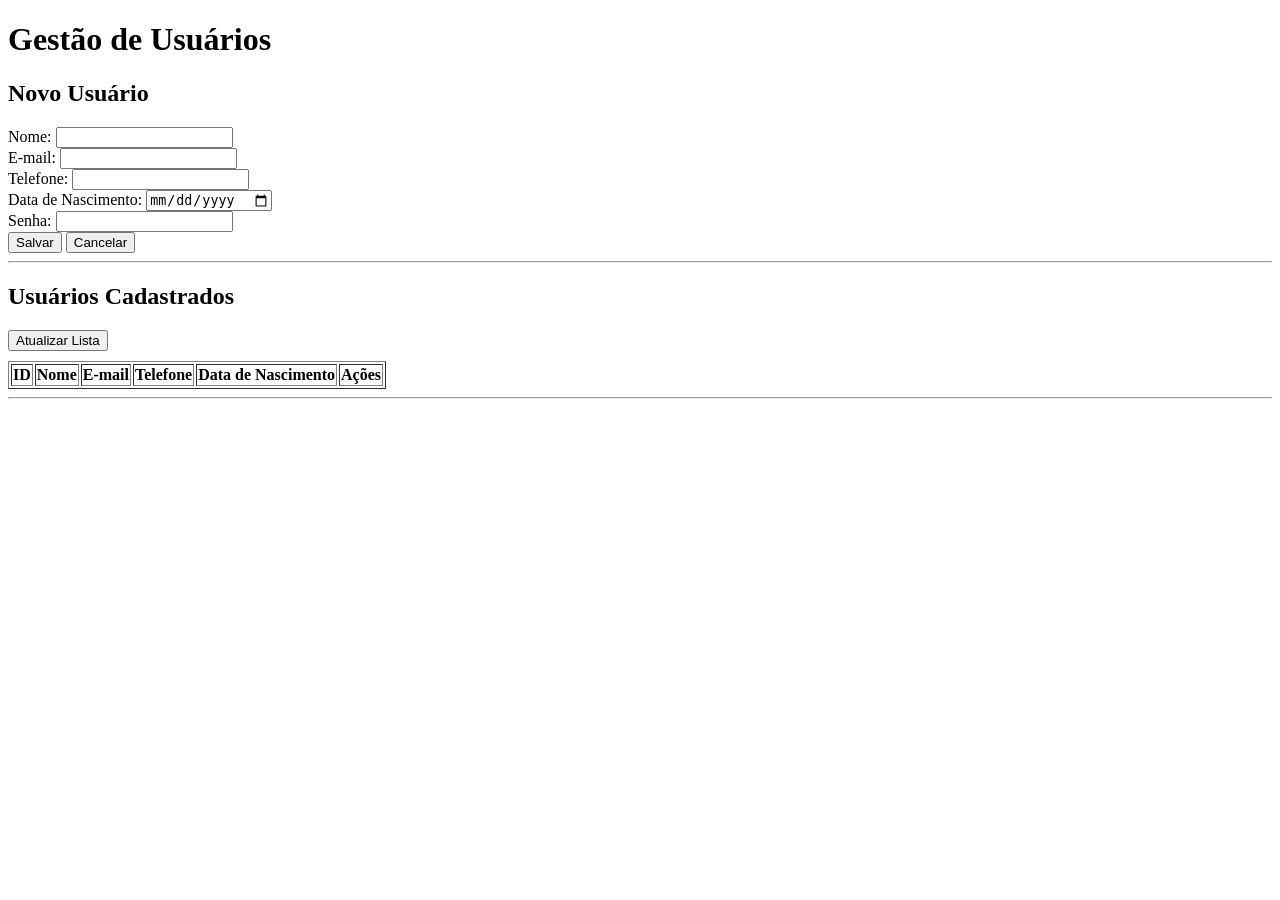
==== index.html @ a0d1b013 "Adicionar campo de data de nascimento e seção de tarefas no gerenciamento de usuários" ====
<!DOCTYPE html>
<html lang="pt-br">
<head>
    <meta charset="UTF-8">
    <title>Integração API - Usuários</title>
</head>
<body>

    <h1>Gestão de Usuários</h1>

    <!-- Seção de Cadastro (POST) -->
    <section>
        <h2>Novo Usuário</h2>
        <form id="form-usuario">
            <input type="hidden" id="usuario-id">
            <div>
                <label for="nome">Nome:</label>
                <input type="text" id="nome" required>
            </div>
            <div>
                <label for="email">E-mail:</label>
                <input type="email" id="email" required>
            </div>
            <div>
                <label for="telefone">Telefone:</label>
                <input type="tel" id="telefone" required>
            </div>
            <div>
                <label for="dataNascimento">Data de Nascimento:</label>
                <input type="date" id="dataNascimento" required>
            </div>
            <div>
                <label for="senha">Senha:</label>
                <input type="password" id="senha" required>
            </div>
            <button type="submit" id="btn-salvar">Salvar</button>
            <button type="reset" id="btn-cancelar">Cancelar</button>
        </form>
    </section>

    <hr>

    <!-- Seção de Listagem (GET) -->
    <section>
        <h2>Usuários Cadastrados</h2>
        <button id="btn-carregar">Atualizar Lista</button>
        
        <table border="1" style="margin-top: 10px;">
            <thead>
                <tr>
                    <th>ID</th>
                    <th>Nome</th>
                    <th>E-mail</th>
                    <th>Telefone</th>
                    <th>Data de Nascimento</th>
                    <th>Ações</th>
                </tr>
            </thead>
            <tbody id="lista-usuarios">
                <!-- Os dados da API serão injetados aqui via JS -->
            </tbody>
        </table>
    </section>

    <hr>

    <!-- Seção de Tarefas do Usuário -->
    <section id="secao-tarefas" style="display: none;">
        <h2>Tarefas do Usuário: <span id="nome-usuario-tarefas"></span></h2>
        <button id="btn-voltar">Voltar à Lista</button>
        <ul id="lista-tarefas" style="margin-top: 10px;">
            <!-- As tarefas serão injetadas aqui via JS -->
        </ul>
    </section>

    <script src="js/usuarios.js"></script>
</body>
</html>
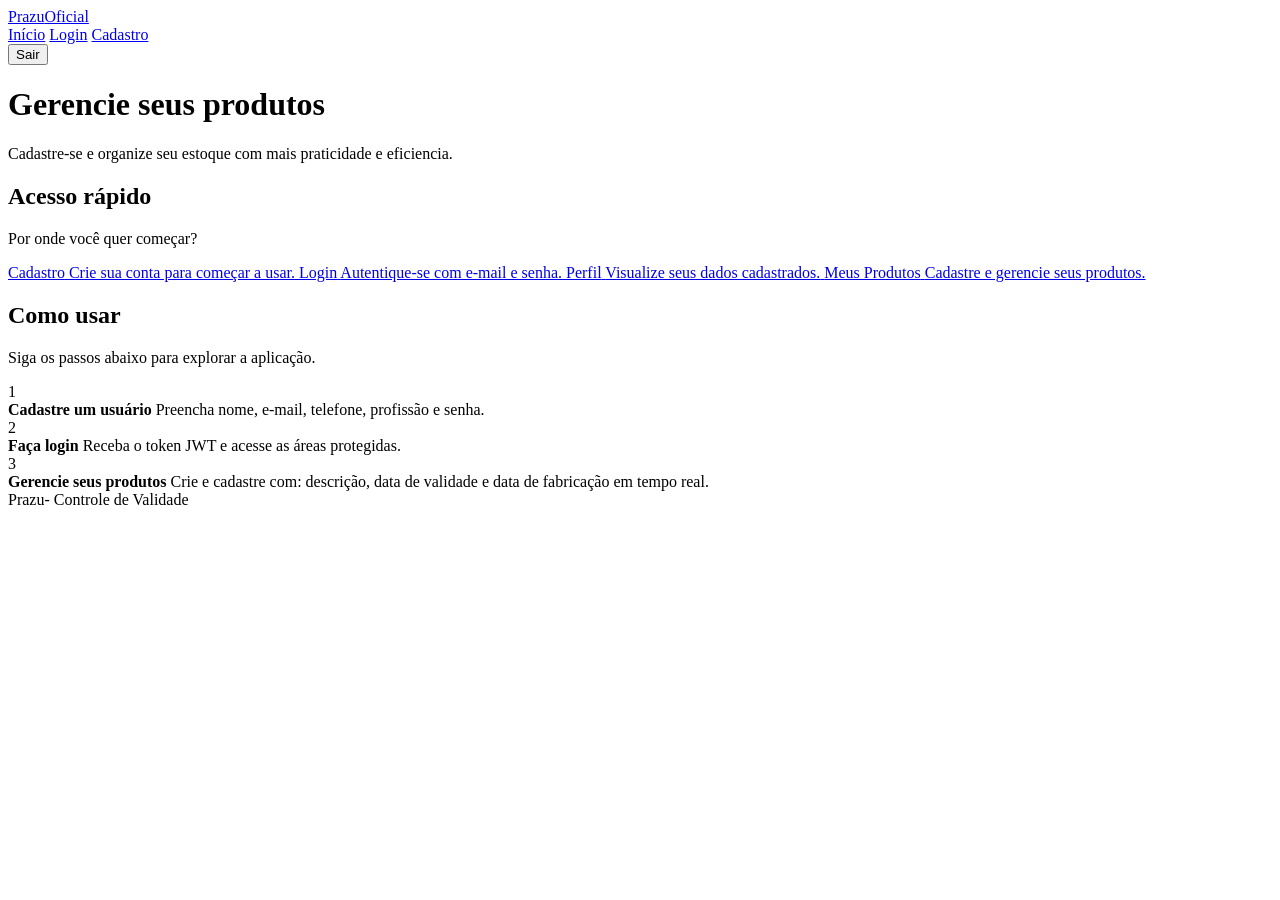
==== commit 05afa2c1: "att das pág" ====
--- a/index.html
+++ b/index.html
@@ -1,78 +1,108 @@
-<!DOCTYPE html>
-<html lang="pt-br">
-<head>
-    <meta charset="UTF-8">
-    <title>Integração API - Usuários</title>
-</head>
-<body>
-
-    <h1>Gestão de Usuários</h1>
-
-    <!-- Seção de Cadastro (POST) -->
-    <section>
-        <h2>Novo Usuário</h2>
-        <form id="form-usuario">
-            <input type="hidden" id="usuario-id">
-            <div>
-                <label for="nome">Nome:</label>
-                <input type="text" id="nome" required>
-            </div>
-            <div>
-                <label for="email">E-mail:</label>
-                <input type="email" id="email" required>
-            </div>
-            <div>
-                <label for="telefone">Telefone:</label>
-                <input type="tel" id="telefone" required>
-            </div>
-            <div>
-                <label for="dataNascimento">Data de Nascimento:</label>
-                <input type="date" id="dataNascimento" required>
-            </div>
-            <div>
-                <label for="senha">Senha:</label>
-                <input type="password" id="senha" required>
-            </div>
-            <button type="submit" id="btn-salvar">Salvar</button>
-            <button type="reset" id="btn-cancelar">Cancelar</button>
-        </form>
-    </section>
-
-    <hr>
-
-    <!-- Seção de Listagem (GET) -->
-    <section>
-        <h2>Usuários Cadastrados</h2>
-        <button id="btn-carregar">Atualizar Lista</button>
-        
-        <table border="1" style="margin-top: 10px;">
-            <thead>
-                <tr>
-                    <th>ID</th>
-                    <th>Nome</th>
-                    <th>E-mail</th>
-                    <th>Telefone</th>
-                    <th>Data de Nascimento</th>
-                    <th>Ações</th>
-                </tr>
-            </thead>
-            <tbody id="lista-usuarios">
-                <!-- Os dados da API serão injetados aqui via JS -->
-            </tbody>
-        </table>
-    </section>
-
-    <hr>
-
-    <!-- Seção de Tarefas do Usuário -->
-    <section id="secao-tarefas" style="display: none;">
-        <h2>Tarefas do Usuário: <span id="nome-usuario-tarefas"></span></h2>
-        <button id="btn-voltar">Voltar à Lista</button>
-        <ul id="lista-tarefas" style="margin-top: 10px;">
-            <!-- As tarefas serão injetadas aqui via JS -->
-        </ul>
-    </section>
-
-    <script src="js/usuarios.js"></script>
-</body>
-</html>+<!DOCTYPE html>
+<html lang="pt-br">
+<head>
+    <meta charset="UTF-8">
+    <meta name="viewport" content="width=device-width, initial-scale=1.0">
+    <title>Prazu</title>
+
+    <!-- ── ESTILOS ── -->
+    <link rel="preconnect" href="https://fonts.googleapis.com">
+    <link rel="preconnect" href="https://fonts.gstatic.com" crossorigin>
+    <link href="https://fonts.googleapis.com/css2?family=Inter:wght@400;500;600;700;800&display=swap" rel="stylesheet">
+    <link rel="stylesheet" href="css/style.css">
+</head>
+<body>
+
+    <!-- ── NAVBAR ── -->
+    <nav class="topbar">
+        <div class="topbar-inner">
+            <a class="topbar-brand" href="index.html">
+                <span class="brand-name">Prazu<span>Oficial</span></span>
+            </a>
+            <div class="topbar-nav">
+                <a class="nav-link active" href="index.html">Início</a>
+                <a class="nav-link " href="login.html">Login</a>
+                <a class="nav-link" href="cadastro.html">Cadastro</a>
+            </div>
+            <div class="topbar-actions">
+                <button id="topbar-logout" class="secondary small is-hidden" type="button">Sair</button>
+            </div>
+        </div>
+    </nav>
+
+    <!-- ── HERO ── -->
+    <div class="page-hero">
+        <h1>Gerencie seus produtos</h1>
+        <p>Cadastre-se e organize seu estoque com mais praticidade e eficiencia.</p>
+    </div>
+
+    <!-- ── CONTEÚDO ── -->
+    <div class="container">
+
+        <section class="card">
+            <div class="card-header">
+                <div>
+                    <h2>Acesso rápido</h2>
+                    <p>Por onde você quer começar?</p>
+                </div>
+            </div>
+            <div class="quick-links">
+                <a class="quick-link-item" href="cadastro.html">
+                    <span class="ql-title">Cadastro</span>
+                    <span class="ql-desc">Crie sua conta para começar a usar.</span>
+                </a>
+                <a class="quick-link-item" href="login.html">
+                    <span class="ql-title">Login</span>
+                    <span class="ql-desc">Autentique-se com e-mail e senha.</span>
+                </a>
+                <a class="quick-link-item" href="perfil.html">
+                    <span class="ql-title">Perfil</span>
+                    <span class="ql-desc">Visualize seus dados cadastrados.</span>
+                </a>
+                <a class="quick-link-item" href="produtos.html">
+                    <span class="ql-title">Meus Produtos</span>
+                    <span class="ql-desc">Cadastre e gerencie seus produtos.</span>
+                </a>
+            </div>
+        </section>
+
+        <section class="card">
+            <div class="card-header">
+                <div>
+                    <h2>Como usar</h2>
+                    <p>Siga os passos abaixo para explorar a aplicação.</p>
+                </div>
+            </div>
+            <div class="steps">
+                <div class="step">
+                    <div class="step-number">1</div>
+                    <div class="step-content">
+                        <strong>Cadastre um usuário</strong>
+                        <span>Preencha nome, e-mail, telefone, profissão e senha.</span>
+                    </div>
+                </div>
+                <div class="step">
+                    <div class="step-number">2</div>
+                    <div class="step-content">
+                        <strong>Faça login</strong>
+                        <span>Receba o token JWT e acesse as áreas protegidas.</span>
+                    </div>
+                </div>
+                <div class="step">
+                    <div class="step-number">3</div>
+                    <div class="step-content">
+                        <strong>Gerencie seus produtos</strong>
+                        <span>Crie e cadastre com: descrição, data de validade e data de fabricação em tempo real.</span>
+                    </div>
+                </div>
+            </div>
+        </section>
+
+    </div>
+
+    <footer>Prazu- Controle de Validade</footer>
+
+    <!-- ── SCRIPTS ── -->
+    <script src="js/api.js"></script>
+</body>
+</html>
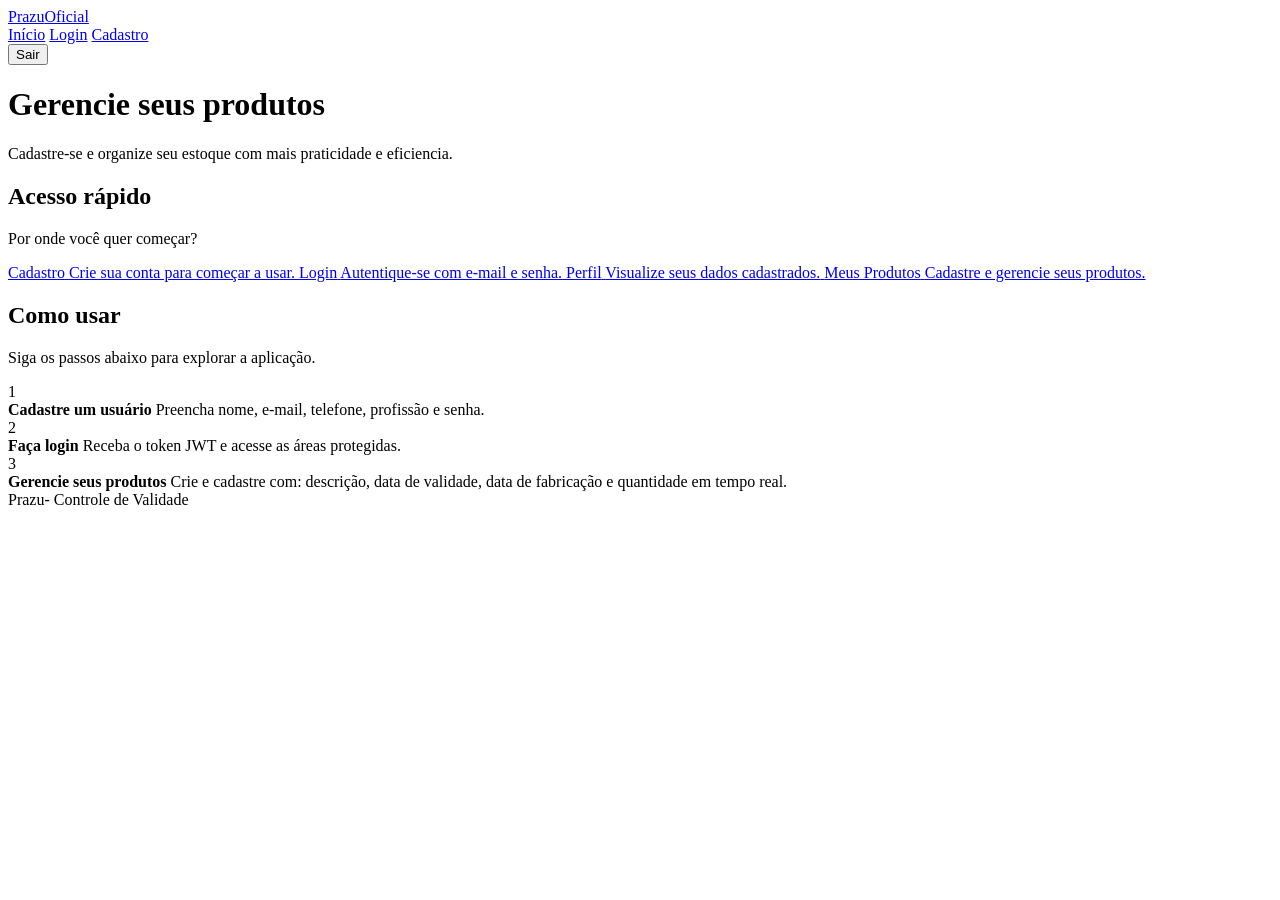
==== commit ac02385f: "att index+perfil" ====
--- a/index.html
+++ b/index.html
@@ -92,7 +92,7 @@
                     <div class="step-number">3</div>
                     <div class="step-content">
                         <strong>Gerencie seus produtos</strong>
-                        <span>Crie e cadastre com: descrição, data de validade e data de fabricação em tempo real.</span>
+                        <span>Crie e cadastre com: descrição, data de validade, data de fabricação e quantidade em tempo real.</span>
                     </div>
                 </div>
             </div>
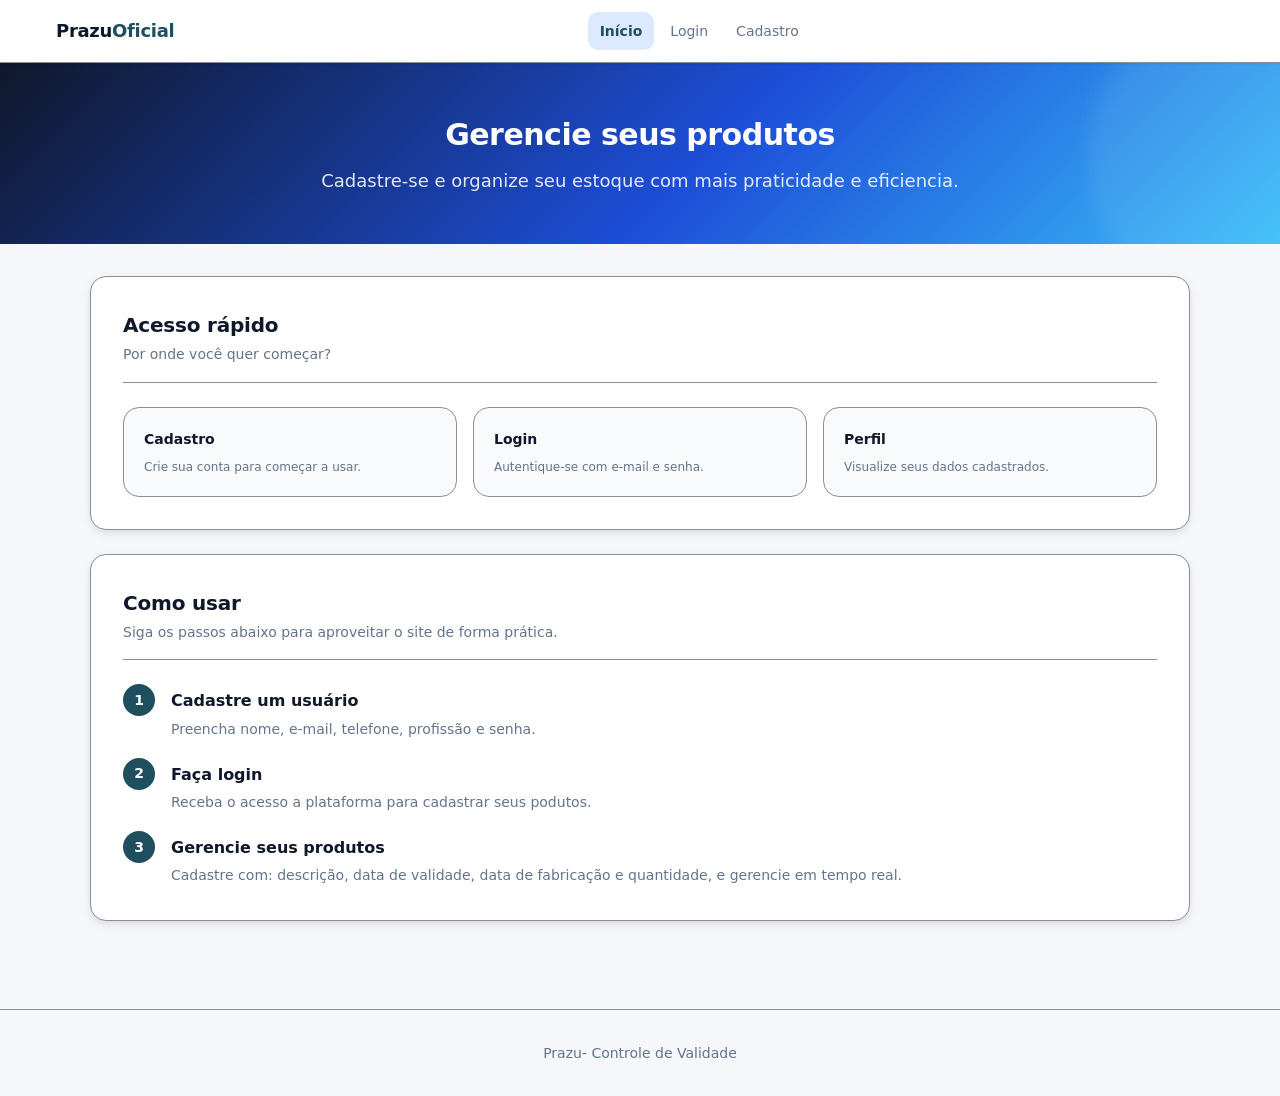
==== commit d4f7cc3e: "att html e css" ====
--- a/index.html
+++ b/index.html
@@ -59,10 +59,6 @@
                     <span class="ql-title">Perfil</span>
                     <span class="ql-desc">Visualize seus dados cadastrados.</span>
                 </a>
-                <a class="quick-link-item" href="produtos.html">
-                    <span class="ql-title">Meus Produtos</span>
-                    <span class="ql-desc">Cadastre e gerencie seus produtos.</span>
-                </a>
             </div>
         </section>
 
@@ -70,7 +66,7 @@
             <div class="card-header">
                 <div>
                     <h2>Como usar</h2>
-                    <p>Siga os passos abaixo para explorar a aplicação.</p>
+                    <p>Siga os passos abaixo para aproveitar o site de forma prática.</p>
                 </div>
             </div>
             <div class="steps">
@@ -85,14 +81,14 @@
                     <div class="step-number">2</div>
                     <div class="step-content">
                         <strong>Faça login</strong>
-                        <span>Receba o token JWT e acesse as áreas protegidas.</span>
+                        <span>Receba o acesso a plataforma para cadastrar seus podutos.</span>
                     </div>
                 </div>
                 <div class="step">
                     <div class="step-number">3</div>
                     <div class="step-content">
                         <strong>Gerencie seus produtos</strong>
-                        <span>Crie e cadastre com: descrição, data de validade, data de fabricação e quantidade em tempo real.</span>
+                        <span>Cadastre com: descrição, data de validade, data de fabricação e quantidade, e gerencie em tempo real.</span>
                     </div>
                 </div>
             </div>
--- a/css/style.css
+++ b/css/style.css
@@ -0,0 +1,1107 @@
+/* ============================================================
+   VARIÁVEIS DE DESIGN (tokens)
+   ============================================================ */
+:root {
+    /* Cores primárias (cinza, azul, verde) */
+    --color-primary:        #1F4E5F;
+    --color-primary-dark:   #1d4ed8;
+    --color-primary-light:  #dbeafe;
+
+    /* Cores de superfície */
+    --color-bg:             #F5F7FA;
+    --color-surface:        #ffffff;
+    --color-surface-alt:    #f8fafc;
+    --color-border:         #8A8F98;
+
+    /* Cores de texto */
+    --color-text:           #0f172a;
+    --color-text-muted:     #64748b;
+
+    /* Feedback */
+    --color-success:        #34C759;
+    --color-success-bg:     #dcfce7;
+    --color-error:          #FF4D4F;
+    --color-error-bg:       #fee2e2;
+    --color-warning:        #FF9500;
+    --color-warning-bg:     #fef3c7;
+
+    /* Ações destrutivas / neutras */
+    --color-danger:         #ef4444;
+    --color-danger-dark:    #dc2626;
+    --color-neutral:        #94a3b8;
+    --color-neutral-dark:   #64748b;
+
+    /* Espaçamento base */
+    --space-1: 4px;
+    --space-2: 8px;
+    --space-3: 12px;
+    --space-4: 16px;
+    --space-5: 20px;
+    --space-6: 24px;
+    --space-8: 32px;
+    --space-10: 40px;
+    --space-12: 48px;
+
+    /* Tipografia */
+    --font-sans: 'Inter', system-ui, -apple-system, sans-serif;
+    --font-size-xs:   0.75rem;
+    --font-size-sm:   0.875rem;
+    --font-size-base: 1rem;
+    --font-size-lg:   1.125rem;
+    --font-size-xl:   1.25rem;
+    --font-size-2xl:  1.5rem;
+    --font-size-3xl:  1.875rem;
+
+    /* Sombras */
+    --shadow-sm:  0 1px 3px rgba(0,0,0,.06), 0 1px 2px rgba(0,0,0,.04);
+    --shadow-md:  0 4px 12px rgba(0,0,0,.07), 0 2px 4px rgba(0,0,0,.05);
+    --shadow-lg:  0 10px 30px rgba(0,0,0,.10), 0 4px 10px rgba(0,0,0,.06);
+
+    /* Bordas */
+    --radius-sm:  6px;
+    --radius-md:  10px;
+    --radius-lg:  16px;
+    --radius-xl:  24px;
+    --radius-full: 9999px;
+
+    /* Transições */
+    --transition: 0.18s ease;
+}
+
+/* ============================================================
+   RESET & BASE
+   ============================================================ */
+*, *::before, *::after {
+    box-sizing: border-box;
+    margin: 0;
+    padding: 0;
+}
+
+html { scroll-behavior: smooth; }
+
+body {
+    font-family: var(--font-sans);
+    font-size: var(--font-size-base);
+    background: var(--color-bg);
+    color: var(--color-text);
+    min-height: 100vh;
+    line-height: 1.6;
+    -webkit-font-smoothing: antialiased;
+}
+
+/* ============================================================
+   TOPBAR / NAVBAR
+   ============================================================ */
+.topbar {
+    background: var(--color-surface);
+    border-bottom: 1px solid var(--color-border);
+    box-shadow: var(--shadow-sm);
+    position: sticky;
+    top: 0;
+    z-index: 100;
+}
+
+.topbar-inner {
+    width: min(1200px, 96%);
+    margin: 0 auto;
+    display: flex;
+    align-items: center;
+    justify-content: space-between;
+    padding: var(--space-3) var(--space-4);
+    gap: var(--space-4);
+}
+
+.topbar-brand {
+    display: flex;
+    align-items: center;
+    gap: var(--space-2);
+    text-decoration: none;
+    color: var(--color-text);
+}
+
+.topbar-brand .brand-icon {
+    width: 36px;
+    height: 36px;
+    background: var(--color-primary);
+    border-radius: var(--radius-md);
+    display: flex;
+    align-items: center;
+    justify-content: center;
+    color: rgb(96, 149, 172);
+    font-size: 18px;
+    flex-shrink: 0;
+}
+
+.topbar-brand .brand-name {
+    font-size: var(--font-size-lg);
+    font-weight: 700;
+    color: var(--color-text);
+    letter-spacing: -0.3px;
+}
+
+.topbar-brand .brand-name span {
+    color: var(--color-primary);
+}
+
+.brand-icon img {
+    width: 20px;
+    height: 20px;
+    object-fit: contain;
+}
+
+.topbar-nav {
+    display: flex;
+    align-items: center;
+    gap: var(--space-1);
+    flex-wrap: wrap;
+}
+
+.topbar-actions {
+    display: flex;
+    align-items: center;
+    gap: var(--space-2);
+}
+
+.nav-link {
+    display: inline-flex;
+    align-items: center;
+    gap: var(--space-1);
+    padding: var(--space-2) var(--space-3);
+    border-radius: var(--radius-md);
+    text-decoration: none;
+    font-size: var(--font-size-sm);
+    font-weight: 500;
+    color: var(--color-text-muted);
+    transition: color var(--transition), background var(--transition);
+}
+
+.nav-link:hover {
+    color: var(--color-primary);
+    background: var(--color-primary-light);
+}
+
+.nav-link.active {
+    color: var(--color-primary);
+    background: var(--color-primary-light);
+    font-weight: 600;
+}
+
+/* ============================================================
+   PAGE HERO (substitui o <header> antigo)
+   ============================================================ */
+.page-hero {
+    background: linear-gradient(135deg, var(--color-primary) 0%, #1F4E5F 100%);
+    color: white;
+    padding: var(--space-12) var(--space-4);
+    text-align: center;
+}
+
+.page-hero h1 {
+    font-size: var(--font-size-3xl);
+    font-weight: 800;
+    letter-spacing: -0.5px;
+    margin-bottom: var(--space-2);
+}
+
+.page-hero p {
+    font-size: var(--font-size-lg);
+    opacity: 0.88;
+}
+
+/* ============================================================
+   LAYOUT
+   ============================================================ */
+.container {
+    width: min(1100px, 96%);
+    margin: 0 auto;
+    padding: var(--space-8) 0 var(--space-12);
+}
+
+/* página centrada (login / cadastro) */
+.container.center {
+    max-width: 480px;
+}
+
+/* ============================================================
+   CARD
+   ============================================================ */
+.card {
+    background: var(--color-surface);
+    border: 1px solid var(--color-border);
+    border-radius: var(--radius-lg);
+    padding: var(--space-8);
+    margin-bottom: var(--space-6);
+    box-shadow: var(--shadow-md);
+}
+
+.card-header {
+    display: flex;
+    align-items: center;
+    gap: var(--space-3);
+    margin-bottom: var(--space-6);
+    padding-bottom: var(--space-4);
+    border-bottom: 1px solid var(--color-border);
+}
+
+.card-header .card-icon {
+    width: 40px;
+    height: 40px;
+    background: var(--color-primary-light);
+    border-radius: var(--radius-md);
+    display: flex;
+    align-items: center;
+    justify-content: center;
+    font-size: 20px;
+    flex-shrink: 0;
+}
+
+.card-icon img {
+    width: 20px;
+    height: 20px;
+    object-fit: contain;
+}
+
+.card-header h2 {
+    font-size: var(--font-size-xl);
+    font-weight: 700;
+    color: var(--color-text);
+    letter-spacing: -0.2px;
+}
+
+.card-header p {
+    font-size: var(--font-size-sm);
+    color: var(--color-text-muted);
+    margin-top: 2px;
+}
+
+/* card de instrução sutil */
+.card.info-card {
+    background: var(--color-primary-light);
+    border-color: #F5F7FA;
+    box-shadow: none;
+    padding: var(--space-5) var(--space-6);
+}
+
+.card.info-card p {
+    color: #1F4E5F;
+    font-size: var(--font-size-sm);
+    line-height: 1.6;
+}
+
+/* ============================================================
+   FORMULÁRIOS
+   ============================================================ */
+.form-field {
+    margin-bottom: var(--space-5);
+}
+
+.form-field label {
+    display: block;
+    margin-bottom: var(--space-2);
+    font-size: var(--font-size-sm);
+    font-weight: 600;
+    color: var(--color-text);
+}
+
+.form-field input {
+    width: 100%;
+    padding: 10px var(--space-4);
+    border: 1.5px solid var(--color-border);
+    border-radius: var(--radius-md);
+    background: var(--color-surface-alt);
+    font-size: var(--font-size-base);
+    color: var(--color-text);
+    transition: border-color var(--transition), box-shadow var(--transition);
+    outline: none;
+}
+
+.form-field input:focus {
+    border-color: var(--color-primary);
+    box-shadow: 0 0 0 3px #F5F7FA(99, 102, 241, 0.15);
+    background: white;
+}
+
+.form-field input::placeholder {
+    color: var(--color-neutral);
+}
+
+/* ============================================================
+   CLASSES SIMPLES DE APOIO (LEGIBILIDADE)
+   ============================================================ */
+.app-page {
+    padding-top: var(--space-8);
+    padding-bottom: var(--space-12);
+}
+
+.app-card {
+    margin-bottom: var(--space-6);
+    box-shadow: var(--shadow-md);
+}
+
+.app-profile-head {
+    display: flex;
+    flex-direction: column;
+    align-items: center;
+    gap: var(--space-6);
+}
+
+.app-overline {
+    text-transform: uppercase;
+    color: var(--color-primary);
+    font-size: var(--font-size-xs);
+    font-weight: 700;
+    margin-bottom: var(--space-2);
+}
+
+.app-title {
+    font-size: var(--font-size-2xl);
+    margin-bottom: var(--space-2);
+}
+
+.app-subtitle {
+    font-size: var(--font-size-xl);
+    margin-bottom: 2px;
+}
+
+.app-muted {
+    color: var(--color-text-muted);
+    margin-bottom: 0;
+}
+
+.app-actions {
+    display: flex;
+    flex-wrap: wrap;
+    gap: var(--space-2);
+    margin-top: var(--space-4);
+}
+
+.app-header {
+    padding-bottom: var(--space-3);
+    margin-bottom: var(--space-2);
+}
+
+/* ============================================================
+   BOTÕES
+   ============================================================ */
+button,
+button[type="submit"],
+a.button {
+    display: inline-flex;
+    align-items: center;
+    justify-content: center;
+    gap: var(--space-2);
+    padding: 10px var(--space-5);
+    border: none;
+    border-radius: var(--radius-md);
+    font-family: var(--font-sans);
+    font-size: var(--font-size-sm);
+    font-weight: 600;
+    cursor: pointer;
+    text-decoration: none;
+    transition: background var(--transition), transform var(--transition), box-shadow var(--transition);
+    line-height: 1;
+    white-space: nowrap;
+
+    /* padrão: primário */
+    background: var(--color-primary);
+    color: white;
+}
+
+button:hover,
+button[type="submit"]:hover,
+a.button:hover {
+    background: var(--color-primary-dark);
+    box-shadow: 0 4px 12px rg#F5F7FAba(99,102,241,0.3);
+    transform: translateY(-1px);
+}
+
+button:active,
+button[type="submit"]:active,
+a.button:active {
+    transform: translateY(0);
+}
+
+button.full-width {
+    width: 100%;
+    padding: 12px var(--space-5);
+    font-size: var(--font-size-base);
+}
+
+button.secondary,
+a.button.secondary {
+    background: transparent;
+    color: var(--color-text-muted);
+    border: 1.5px solid var(--color-border);
+    box-shadow: none;
+}
+
+button.secondary:hover,
+a.button.secondary:hover {
+    background: var(--color-surface-alt);
+    color: var(--color-text);
+    border-color: var(--color-neutral);
+    box-shadow: none;
+}
+
+button.danger {
+    background: var(--color-danger);
+    color: white;
+}
+
+button.danger:hover {
+    background: var(--color-danger-dark);
+    box-shadow: 0 4px 12px rg#c63639ba(239,68,68,0.3);
+}
+
+button.small {
+    padding: 6px 10px;
+    font-size: var(--font-size-xs);
+    border-radius: var(--radius-sm);
+}
+
+/* ============================================================
+   HERO DA PÁGINA INICIAL — grid de acesso rápido
+   ============================================================ */
+.quick-links {
+    display: grid;
+    grid-template-columns: repeat(auto-fit, minmax(200px, 1fr));
+    gap: var(--space-4);
+    margin-top: var(--space-2);
+}
+
+.quick-link-item {
+    display: flex;
+    flex-direction: column;
+    align-items: flex-start;
+    gap: var(--space-2);
+    padding: var(--space-5);
+    border-radius: var(--radius-lg);
+    background: var(--color-surface-alt);
+    border: 1.5px solid var(--color-border);
+    text-decoration: none;
+    color: var(--color-text);
+    transition: border-color var(--transition), box-shadow var(--transition), transform var(--transition);
+}
+
+.quick-link-item:hover {
+    border-color: var(--color-primary);
+    box-shadow: var(--shadow-md);
+    transform: translateY(-2px);
+}
+
+.quick-link-item .ql-icon {
+    display: inline-flex;
+    align-items: center;
+    justify-content: center;
+}
+
+.quick-link-item .ql-icon img {
+    width: 24px;
+    height: 24px;
+    object-fit: contain;
+}
+
+.quick-link-item .ql-title {
+    font-size: var(--font-size-sm);
+    font-weight: 700;
+}
+
+.quick-link-item .ql-desc {
+    font-size: var(--font-size-xs);
+    color: var(--color-text-muted);
+    line-height: 1.5;
+}
+
+/* passos de uso */
+.steps {
+    display: flex;
+    flex-direction: column;
+    gap: var(--space-4);
+}
+
+.step {
+    display: flex;
+    align-items: flex-start;
+    gap: var(--space-4);
+}
+
+.step-number {
+    width: 32px;
+    height: 32px;
+    background: var(--color-primary);
+    color: white;
+    border-radius: var(--radius-full);
+    display: flex;
+    align-items: center;
+    justify-content: center;
+    font-weight: 700;
+    font-size: var(--font-size-sm);
+    flex-shrink: 0;
+}
+
+.step-content {
+    padding-top: 4px;
+}
+
+.step-content strong {
+    display: block;
+    font-weight: 600;
+    margin-bottom: 2px;
+}
+
+.step-content span {
+    font-size: var(--font-size-sm);
+    color: var(--color-text-muted);
+}
+
+/* ============================================================
+   PERFIL — info
+   ============================================================ */
+.perfil-grid {
+    display: grid;
+    grid-template-columns: repeat(auto-fit, minmax(200px, 1fr));
+    gap: var(--space-4);
+    margin-bottom: var(--space-5);
+}
+
+.perfil-item {
+    background: var(--color-surface-alt);
+    border: 1px solid var(--color-border);
+    border-radius: var(--radius-md);
+    padding: var(--space-4);
+}
+
+.perfil-item .pi-label {
+    font-size: var(--font-size-xs);
+    font-weight: 600;
+    color: var(--color-text-muted);
+    text-transform: uppercase;
+    letter-spacing: 0.5px;
+    margin-bottom: 4px;
+}
+
+.perfil-item .pi-value {
+    font-size: var(--font-size-base);
+    font-weight: 600;
+    color: var(--color-text);
+}
+
+/* ============================================================
+   TAREFAS — cards em grid
+   ============================================================ */
+.produtos-grid {
+    display: grid;
+    grid-template-columns: repeat(auto-fill, minmax(280px, 1fr));
+    gap: var(--space-4);
+    margin-top: var(--space-4);
+}
+
+.produto-card {
+    background: var(--color-surface);
+    border: 1.5px solid var(--color-border);
+    border-radius: var(--radius-lg);
+    padding: var(--space-5);
+    display: flex;
+    flex-direction: column;
+    gap: var(--space-3);
+    transition: border-color var(--transition), box-shadow var(--transition);
+}
+
+.tarefa-card:hover {
+    border-color: var(--color-primary);
+    box-shadow: var(--shadow-md);
+}
+
+.tarefa-card.done {
+    background: #f0fdf4;
+    border-color: #bbf7d0;
+}
+
+.tarefa-card-title {
+    font-size: var(--font-size-base);
+    font-weight: 600;
+    color: var(--color-text);
+    word-break: break-word;
+}
+
+.tarefa-card-desc {
+    font-size: var(--font-size-sm);
+    color: var(--color-text-muted);
+    margin-top: 2px;
+    word-break: break-word;
+}
+
+.tarefa-card.done .tarefa-card-title {
+    text-decoration: line-through;
+    color: var(--color-text-muted);
+}
+
+.tarefa-card-actions {
+    display: flex;
+    gap: var(--space-2);
+    margin-top: auto;
+    flex-wrap: wrap;
+}
+
+/* Badge de status nos cards */
+.badge {
+    display: inline-flex;
+    align-items: center;
+    gap: 5px;
+    padding: 3px 10px;
+    border-radius: var(--radius-full);
+    font-size: var(--font-size-xs);
+    font-weight: 700;
+}
+
+.badge.done {
+    background: #dcfce7;
+    color: #166534;
+}
+
+.badge.pending {
+    background: #fef3c7;
+    color: #92400e;
+}
+
+/* ============================================================
+   TABELA (alternativa) — mantida para compatibilidade
+   ============================================================ */
+.table-wrapper {
+    overflow-x: auto;
+    border-radius: var(--radius-md);
+    border: 1px solid var(--color-border);
+    margin-top: var(--space-4);
+}
+
+.table-actions {
+    display: flex;
+    gap: var(--space-2);
+    flex-wrap: wrap;
+}
+
+table {
+    width: 100%;
+    border-collapse: collapse;
+}
+
+table th,
+table td {
+    padding: 12px var(--space-4);
+    text-align: left;
+    font-size: var(--font-size-sm);
+    border-bottom: 1px solid var(--color-border);
+}
+
+table th {
+    background: var(--color-surface-alt);
+    font-weight: 600;
+    color: var(--color-text-muted);
+    text-transform: uppercase;
+    font-size: var(--font-size-xs);
+    letter-spacing: 0.5px;
+}
+
+table tbody tr:last-child td { border-bottom: none; }
+table tbody tr:hover { background: #fafafa; }
+
+/* Status na tabela (compatibilidade com js existente) */
+.status {
+    display: inline-flex;
+    align-items: center;
+}
+
+.status.done  { color: var(--color-success); font-weight: 600; }
+.status.pending { color: var(--color-warning); font-weight: 600; }
+
+/* ============================================================
+   ALERTAS
+   ============================================================ */
+.alert {
+    display: flex;
+    align-items: flex-start;
+    gap: var(--space-3);
+    padding: var(--space-4) var(--space-5);
+    border-radius: var(--radius-md);
+    margin: var(--space-4) 0;
+    font-size: var(--font-size-sm);
+    font-weight: 500;
+    line-height: 1.5;
+}
+
+.alert.success {
+    background: var(--color-success-bg);
+    color: var(--color-success);
+    border-left: 4px solid var(--color-success);
+}
+
+.alert.error {
+    background: var(--color-error-bg);
+    color: var(--color-error);
+    border-left: 4px solid var(--color-error);
+}
+
+/* ============================================================
+   LINKS AUXILIARES
+   ============================================================ */
+.links {
+    display: flex;
+    gap: var(--space-3);
+    flex-wrap: wrap;
+    margin-top: var(--space-5);
+    align-items: center;
+}
+
+.links a {
+    font-size: var(--font-size-sm);
+    font-weight: 500;
+    color: var(--color-primary);
+    text-decoration: none;
+    padding: 2px 0;
+    border-bottom: 1.5px solid transparent;
+    transition: border-color var(--transition);
+}
+
+.links a:hover {
+    border-color: var(--color-primary);
+}
+
+/* separador nos links */
+.links .sep {
+    color: var(--color-neutral);
+    user-select: none;
+}
+
+/* ============================================================
+   FORMULÁRIO EM LINHA (adicionar tarefa)
+   ============================================================ */
+.form-inline {
+    display: flex;
+    gap: var(--space-3);
+    align-items: flex-end;
+}
+
+.form-inline .form-field {
+    flex: 1;
+    margin-bottom: 0;
+}
+
+/* ============================================================
+   VAZIO (quando não há tarefas)
+   ============================================================ */
+.empty-state {
+    text-align: center;
+    padding: var(--space-12) var(--space-4);
+    color: var(--color-text-muted);
+}
+
+.empty-state .es-icon {
+    display: inline-flex;
+    align-items: center;
+    justify-content: center;
+    margin-bottom: var(--space-4);
+    opacity: 0.5;
+}
+
+.empty-state .es-icon img {
+    width: 48px;
+    height: 48px;
+    object-fit: contain;
+}
+
+.empty-state p {
+    font-size: var(--font-size-base);
+    font-weight: 500;
+}
+
+.view-switch {
+    display: inline-flex;
+    gap: var(--space-2);
+    margin: var(--space-2) 0 var(--space-5);
+}
+
+.view-switch-simple {
+    display: flex;
+    gap: var(--space-2);
+    margin-bottom: var(--space-4);
+    flex-wrap: wrap;
+}
+
+.view-switch-simple button {
+    border: 1px solid var(--color-border);
+    background: #fff;
+    color: var(--color-text);
+}
+
+.view-switch-simple button.active {
+    background: var(--color-primary);
+    color: #fff;
+    border-color: var(--color-primary);
+}
+
+.prazu-form-simple {
+    display: grid;
+    grid-template-columns: 1fr 220px auto;
+    gap: var(--space-3);
+    align-items: end;
+    margin-bottom: var(--space-4);
+}
+
+.prazu-form-simple select {
+    width: 100%;
+    padding: 10px var(--space-3);
+    border: 1px solid var(--color-border);
+    border-radius: var(--radius-md);
+    font-size: var(--font-size-base);
+    background: #fff;
+}
+
+.prazu-form-modal textarea,
+.prazu-form-modal select,
+.prazu-form-modal input {
+    width: 100%;
+    padding: 10px var(--space-3);
+    border: 1px solid var(--color-border);
+    border-radius: var(--radius-md);
+    font-family: var(--font-sans);
+    font-size: var(--font-size-base);
+}
+
+.status-pill {
+    display: inline-flex;
+    align-items: center;
+    padding: 4px 10px;
+    border-radius: 999px;
+    font-size: var(--font-size-xs);
+    font-weight: 700;
+}
+
+.status-pill.novo {
+    background: #e5e7eb;
+    color: #374151;
+}
+
+.status-pill.andamento {
+    background: #dbeafe;
+    color: #1d4ed8;
+}
+
+.status-pill.concluida {
+    background: #dcfce7;
+    color: #166534;
+}
+
+.kanban-board {
+    display: grid;
+    grid-template-columns: repeat(3, minmax(0, 1fr));
+    gap: var(--space-4);
+}
+
+.kanban-column h3 {
+    font-size: var(--font-size-base);
+    margin-bottom: var(--space-3);
+}
+
+.kanban-list {
+    min-height: 260px;
+    display: flex;
+    flex-direction: column;
+    gap: var(--space-3);
+}
+
+.kanban-card,
+.tarefa-card {
+    cursor: grab;
+}
+
+.kanban-card:active,
+.tarefa-card:active {
+    cursor: grabbing;
+}
+
+.view-switch button.active {
+    background: var(--color-primary);
+    color: white;
+    border-color: var(--color-primary);
+}
+
+.token-box {
+    margin-top: var(--space-2);
+    white-space: pre-wrap;
+    word-break: break-word;
+}
+
+.is-hidden {
+    display: none !important;
+}
+
+/* ============================================================
+   BOOTSTRAP OVERRIDES E NOVOS COMPONENTES
+   ============================================================ */
+.page-hero {
+    background: linear-gradient(135deg, #0f172a 0%, #1d4ed8 55%, #38bdf8 100%);
+    position: relative;
+    overflow: hidden;
+}
+
+.page-hero::after {
+    content: '';
+    position: absolute;
+    inset: auto -10% -40% auto;
+    width: 320px;
+    height: 320px;
+    border-radius: 50%;
+    background: rgba(255, 255, 255, 0.08);
+    filter: blur(10px);
+}
+
+.page-hero .container {
+    position: relative;
+    z-index: 1;
+}
+
+.profile-avatar,
+.profile-avatar-lg {
+    width: 112px;
+    height: 112px;
+    border-radius: 50%;
+    object-fit: cover;
+    border: 4px solid rgba(255, 255, 255, 0.85);
+    box-shadow: var(--shadow-md);
+    background: var(--color-surface);
+}
+
+.profile-avatar-lg {
+    width: 144px;
+    height: 144px;
+}
+
+.profile-avatar-wrap {
+    flex: 0 0 auto;
+}
+
+.prazu-card {
+    border: 1px solid rgba(15, 23, 42, 0.08);
+    border-radius: var(--radius-lg);
+}
+
+.prazu-card.done {
+    border-color: rgba(34, 197, 94, 0.35);
+    background: linear-gradient(180deg, rgba(34, 197, 94, 0.08), rgba(255, 255, 255, 1));
+}
+
+.prazu-title.done {
+    text-decoration: line-through;
+    color: var(--color-text-muted);
+}
+
+.kanban-column {
+    background: var(--color-surface);
+    border: 1px solid var(--color-border);
+    border-radius: var(--radius-lg);
+    padding: var(--space-4);
+    box-shadow: var(--shadow-sm);
+}
+
+.kanban-list {
+    min-height: 240px;
+}
+
+.kanban-card {
+    background: var(--color-surface-alt);
+    border: 1px solid var(--color-border);
+    border-left: 4px solid var(--color-primary);
+    border-radius: var(--radius-md);
+    padding: var(--space-4);
+    box-shadow: var(--shadow-sm);
+}
+
+.kanban-card.done {
+    border-left-color: var(--color-success);
+}
+
+.kanban-card .prazu-title {
+    color: var(--color-text);
+}
+
+.btn-group.view-switch .btn {
+    min-width: 120px;
+}
+
+.btn-group.view-switch .btn.active {
+    box-shadow: var(--shadow-sm);
+}
+
+.table-responsive {
+    border: 1px solid var(--color-border);
+    border-radius: var(--radius-lg);
+    overflow: hidden;
+}
+
+.token-box {
+    background: #0f172a;
+    color: #e2e8f0;
+    border-radius: var(--radius-md);
+    padding: var(--space-4);
+    min-height: 72px;
+    margin: 0;
+}
+
+.modal-content {
+    border-radius: var(--radius-lg);
+}
+
+.modal-header,
+.modal-footer {
+    border-color: var(--color-border);
+}
+
+.form-label {
+    font-weight: 600;
+}
+
+.form-control,
+.form-select {
+    border-radius: var(--radius-md);
+    border-color: var(--color-border);
+}
+
+.form-control:focus,
+.form-select:focus {
+    border-color: var(--color-primary);
+    box-shadow: 0 0 0 0.25rem rg#F5F7FAba(99, 102, 241, 0.15);
+}
+
+/* ============================================================
+   FOOTER
+   ============================================================ */
+footer {
+    text-align: center;
+    color: var(--color-text-muted);
+    font-size: var(--font-size-sm);
+    padding: var(--space-8) var(--space-4);
+    border-top: 1px solid var(--color-border);
+    margin-top: var(--space-4);
+}
+
+/* ============================================================
+   RESPONSIVIDADE
+   ============================================================ */
+@media (max-width: 600px) {
+    .topbar-nav {
+        gap: 0;
+    }
+    .page-hero h1 { font-size: var(--font-size-2xl); }
+    .card { padding: var(--space-5); }
+    .form-inline { flex-direction: column; align-items: stretch; }
+    .produtos-grid { grid-template-columns: 1fr; }
+    .prazu-form-simple { grid-template-columns: 1fr; }
+    .kanban-board { grid-template-columns: 1fr; }
+}
+
+@media (min-width: 992px) {
+    .app-profile-head {
+        flex-direction: row;
+        align-items: center;
+    }
+}
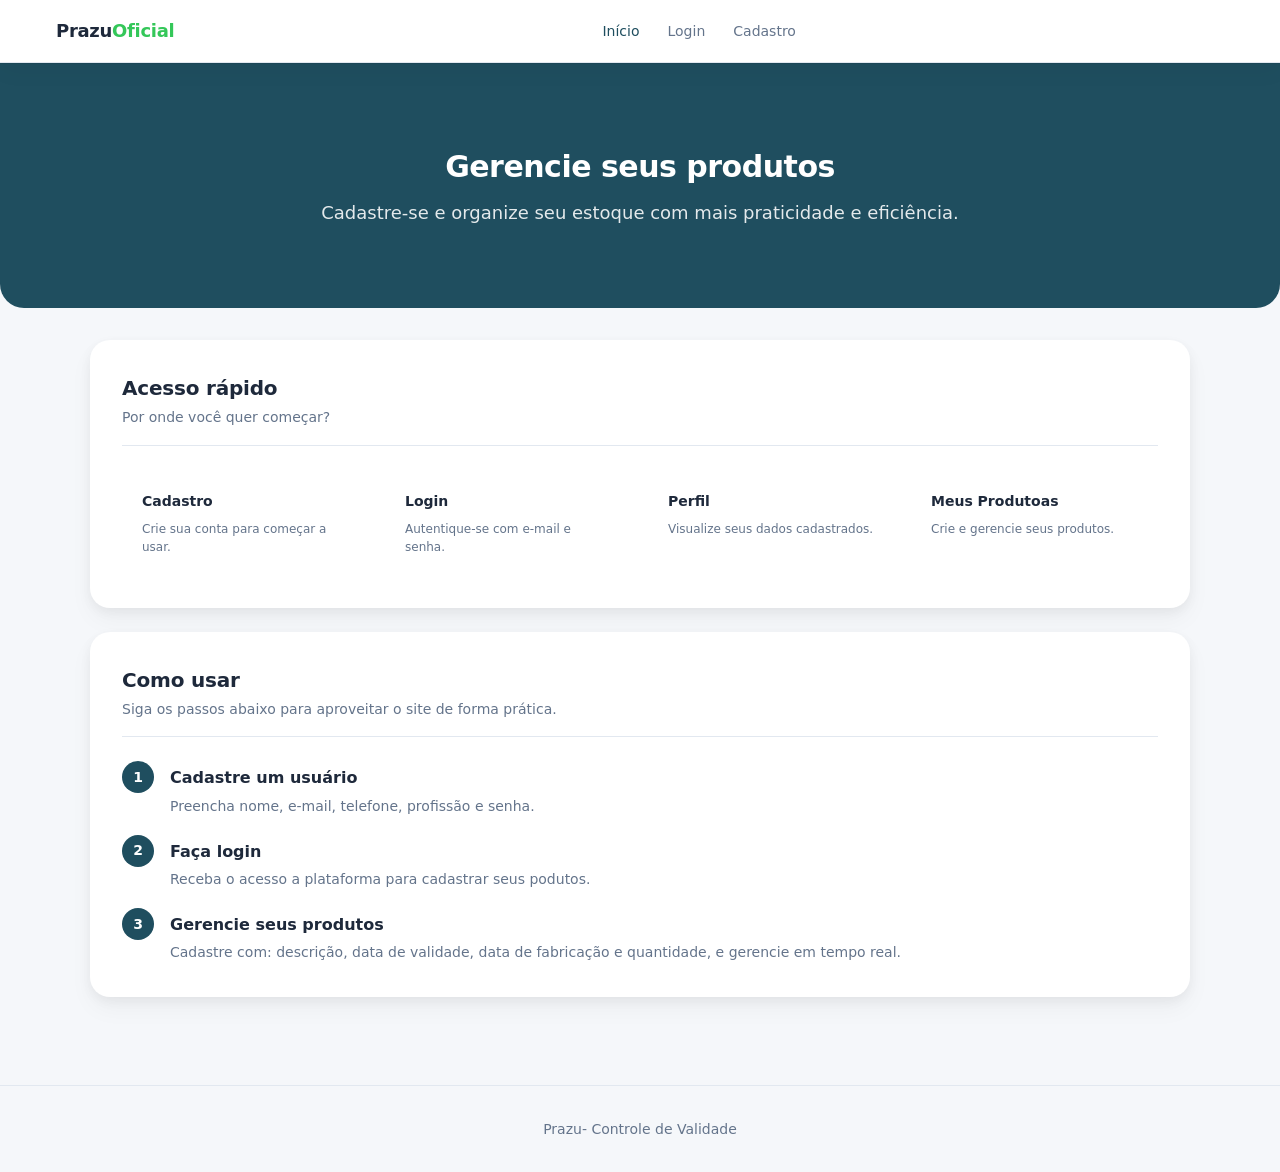
==== commit 2d211a1d: "att index e produtos html" ====
--- a/index.html
+++ b/index.html
@@ -33,7 +33,7 @@
     <!-- ── HERO ── -->
     <div class="page-hero">
         <h1>Gerencie seus produtos</h1>
-        <p>Cadastre-se e organize seu estoque com mais praticidade e eficiencia.</p>
+        <p>Cadastre-se e organize seu estoque com mais praticidade e eficiência.</p>
     </div>
 
     <!-- ── CONTEÚDO ── -->
@@ -58,6 +58,10 @@
                 <a class="quick-link-item" href="perfil.html">
                     <span class="ql-title">Perfil</span>
                     <span class="ql-desc">Visualize seus dados cadastrados.</span>
+                </a>
+                <a class="quick-link-item" href="produtos.html">
+                    <span class="ql-title">Meus Produtoas</span>
+                    <span class="ql-desc">Crie e gerencie seus produtos.</span>
                 </a>
             </div>
         </section>
--- a/css/style.css
+++ b/css/style.css
@@ -4,18 +4,18 @@
 :root {
     /* Cores primárias (cinza, azul, verde) */
     --color-primary:        #1F4E5F;
-    --color-primary-dark:   #1d4ed8;
-    --color-primary-light:  #dbeafe;
+    --color-primary-dark:   #163845;
+    --color-primary-light:  #EAF4F7;
 
     /* Cores de superfície */
     --color-bg:             #F5F7FA;
     --color-surface:        #ffffff;
-    --color-surface-alt:    #f8fafc;
-    --color-border:         #8A8F98;
+    --color-surface-alt:    #FAFBFC;
+    --color-border:         #E2E8F0;
 
     /* Cores de texto */
-    --color-text:           #0f172a;
-    --color-text-muted:     #64748b;
+    --color-text:           #1E293B;
+    --color-text-muted:     #64748B;
 
     /* Feedback */
     --color-success:        #34C759;
@@ -93,9 +93,9 @@
    TOPBAR / NAVBAR
    ============================================================ */
 .topbar {
-    background: var(--color-surface);
+    background: white;
     border-bottom: 1px solid var(--color-border);
-    box-shadow: var(--shadow-sm);
+    box-shadow: 0 1px 0 rgba(0,0,0,.05), 0 8px 24px rgba(0,0,0,.04);
     position: sticky;
     top: 0;
     z-index: 100;
@@ -134,13 +134,13 @@
 
 .topbar-brand .brand-name {
     font-size: var(--font-size-lg);
-    font-weight: 700;
+    font-weight: 800;
     color: var(--color-text);
     letter-spacing: -0.3px;
 }
 
 .topbar-brand .brand-name span {
-    color: var(--color-primary);
+    color: #34C759;
 }
 
 .brand-icon img {
@@ -181,19 +181,20 @@
 }
 
 .nav-link.active {
-    color: var(--color-primary);
-    background: var(--color-primary-light);
-    font-weight: 600;
+    color: #1F4E5F;
+    background: white;
 }
 
 /* ============================================================
    PAGE HERO (substitui o <header> antigo)
    ============================================================ */
 .page-hero {
-    background: linear-gradient(135deg, var(--color-primary) 0%, #1F4E5F 100%);
+    background: #1F4E5F;
     color: white;
-    padding: var(--space-12) var(--space-4);
+    padding: 80px 20px;
     text-align: center;
+    border-bottom-left-radius: 24px;
+    border-bottom-right-radius: 24px;
 }
 
 .page-hero h1 {
@@ -226,12 +227,12 @@
    CARD
    ============================================================ */
 .card {
-    background: var(--color-surface);
-    border: 1px solid var(--color-border);
-    border-radius: var(--radius-lg);
-    padding: var(--space-8);
+    background: white;
+    border: none;
+    border-radius: 20px;
+    padding: 32px;
     margin-bottom: var(--space-6);
-    box-shadow: var(--shadow-md);
+    box-shadow: 0 4px 12px rgba(0,0,0,.05), 0 12px 24px rgba(0,0,0,.04);
 }
 
 .card-header {
@@ -305,10 +306,10 @@
 
 .form-field input {
     width: 100%;
-    padding: 10px var(--space-4);
-    border: 1.5px solid var(--color-border);
-    border-radius: var(--radius-md);
-    background: var(--color-surface-alt);
+    padding: 14px 16px;
+    border: 2px solid #E2E8F0;
+    border-radius: 12px;
+    background: white;
     font-size: var(--font-size-base);
     color: var(--color-text);
     transition: border-color var(--transition), box-shadow var(--transition);
@@ -316,8 +317,8 @@
 }
 
 .form-field input:focus {
-    border-color: var(--color-primary);
-    box-shadow: 0 0 0 3px #F5F7FA(99, 102, 241, 0.15);
+    border-color: #34C759;
+    box-shadow: 0 0 0 4px rgba(52,199,89,.15);
     background: white;
 }
 
@@ -410,7 +411,7 @@
 button:hover,
 button[type="submit"]:hover,
 a.button:hover {
-    background: var(--color-primary-dark);
+    background: #2CB34E;
     box-shadow: 0 4px 12px rg#F5F7FAba(99,102,241,0.3);
     transform: translateY(-1px);
 }
@@ -475,18 +476,17 @@
     align-items: flex-start;
     gap: var(--space-2);
     padding: var(--space-5);
-    border-radius: var(--radius-lg);
-    background: var(--color-surface-alt);
-    border: 1.5px solid var(--color-border);
+    border-radius: 18px;
+    background: white;
+    border: none;
     text-decoration: none;
     color: var(--color-text);
-    transition: border-color var(--transition), box-shadow var(--transition), transform var(--transition);
+    transition: border-color var(--transition), box-shadow 0 2px 10px rgba(0,0,0,.05), transform var(--transition);
 }
 
 .quick-link-item:hover {
-    border-color: var(--color-primary);
-    box-shadow: var(--shadow-md);
-    transform: translateY(-2px);
+    box-shadow: 0 12px 24px rgba(0,0,0,.08);
+    transform: translateY(-4px);
 }
 
 .quick-link-item .ql-icon {
@@ -607,36 +607,36 @@
     transition: border-color var(--transition), box-shadow var(--transition);
 }
 
-.tarefa-card:hover {
+.produto-card:hover {
     border-color: var(--color-primary);
     box-shadow: var(--shadow-md);
 }
 
-.tarefa-card.done {
+.produto-card.done {
     background: #f0fdf4;
     border-color: #bbf7d0;
 }
 
-.tarefa-card-title {
+.produto-card-title {
     font-size: var(--font-size-base);
     font-weight: 600;
     color: var(--color-text);
     word-break: break-word;
 }
 
-.tarefa-card-desc {
+.produto-card-desc {
     font-size: var(--font-size-sm);
     color: var(--color-text-muted);
     margin-top: 2px;
     word-break: break-word;
 }
 
-.tarefa-card.done .tarefa-card-title {
+.produto-card.done .produto-card-title {
     text-decoration: line-through;
     color: var(--color-text-muted);
 }
 
-.tarefa-card-actions {
+.produto-card-actions {
     display: flex;
     gap: var(--space-2);
     margin-top: auto;
@@ -877,18 +877,18 @@
 }
 
 .status-pill.novo {
-    background: #e5e7eb;
-    color: #374151;
-}
-
-.status-pill.andamento {
-    background: #dbeafe;
-    color: #1d4ed8;
-}
-
-.status-pill.concluida {
-    background: #dcfce7;
+    background: #DCFCE7;
     color: #166534;
+}
+
+.status-pill.dentro-validade {
+    background: #FEF3C7;
+    color: #92400E;
+}
+
+.status-pill.vencido {
+    background: #FEE2E2;
+    color: #991B1B;
 }
 
 .kanban-board {
@@ -910,12 +910,12 @@
 }
 
 .kanban-card,
-.tarefa-card {
+.produto-card {
     cursor: grab;
 }
 
 .kanban-card:active,
-.tarefa-card:active {
+.produto-card:active {
     cursor: grabbing;
 }
 
@@ -939,20 +939,9 @@
    BOOTSTRAP OVERRIDES E NOVOS COMPONENTES
    ============================================================ */
 .page-hero {
-    background: linear-gradient(135deg, #0f172a 0%, #1d4ed8 55%, #38bdf8 100%);
+    background: #1F4E5F;
     position: relative;
     overflow: hidden;
-}
-
-.page-hero::after {
-    content: '';
-    position: absolute;
-    inset: auto -10% -40% auto;
-    width: 320px;
-    height: 320px;
-    border-radius: 50%;
-    background: rgba(255, 255, 255, 0.08);
-    filter: blur(10px);
 }
 
 .page-hero .container {
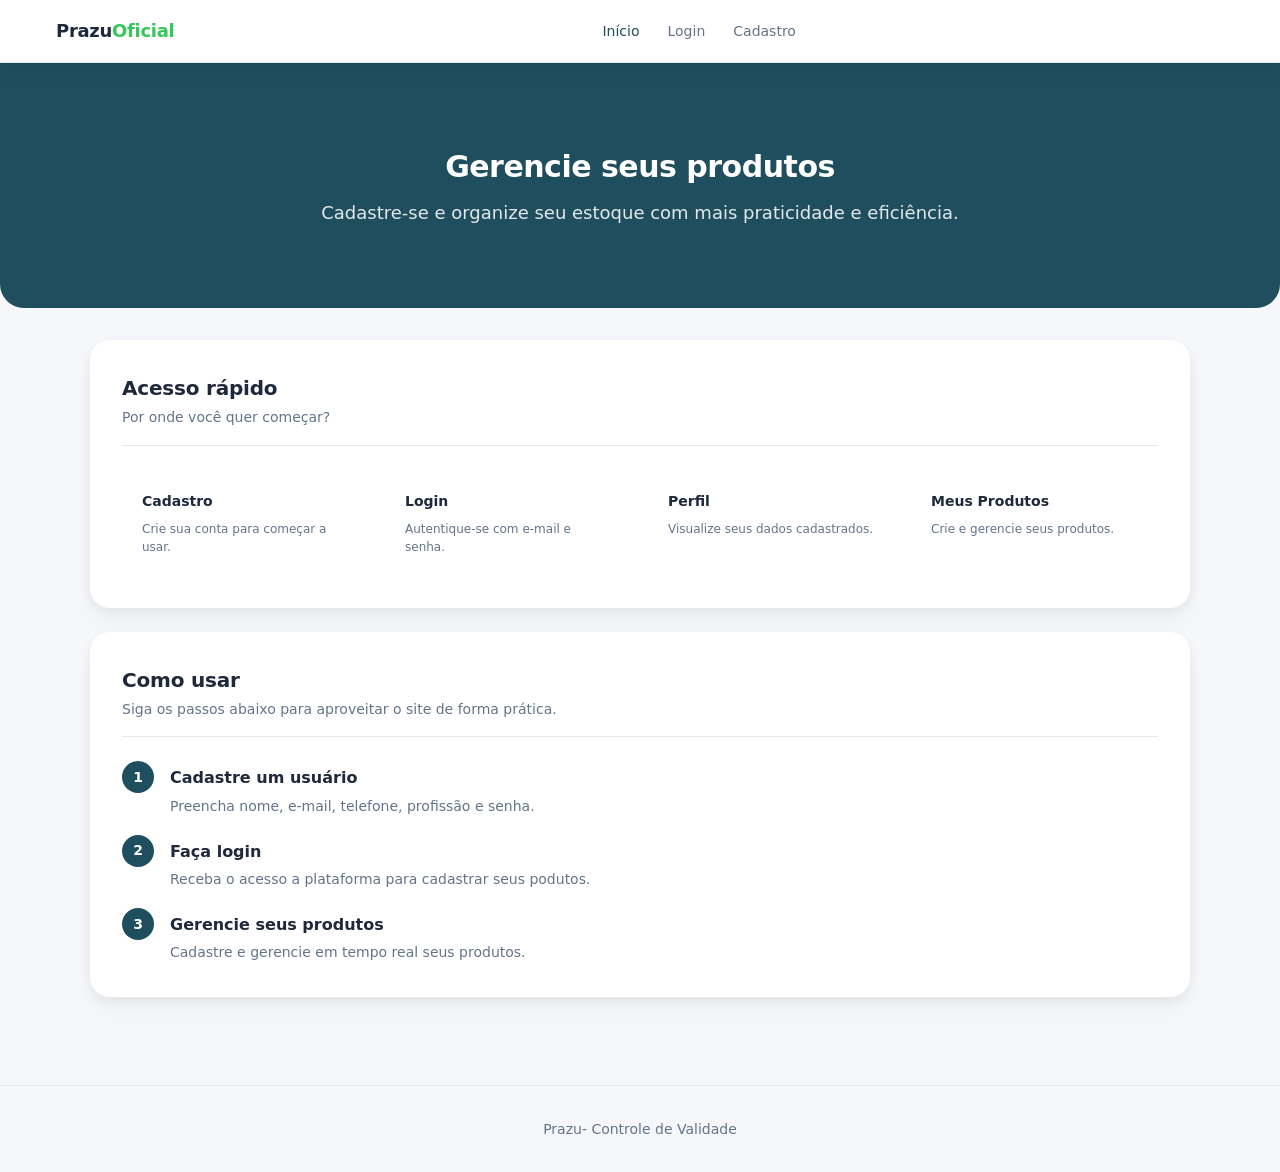
==== commit e3203011: "att index e cadastro html" ====
--- a/index.html
+++ b/index.html
@@ -60,7 +60,7 @@
                     <span class="ql-desc">Visualize seus dados cadastrados.</span>
                 </a>
                 <a class="quick-link-item" href="produtos.html">
-                    <span class="ql-title">Meus Produtoas</span>
+                    <span class="ql-title">Meus Produtos</span>
                     <span class="ql-desc">Crie e gerencie seus produtos.</span>
                 </a>
             </div>
@@ -92,7 +92,7 @@
                     <div class="step-number">3</div>
                     <div class="step-content">
                         <strong>Gerencie seus produtos</strong>
-                        <span>Cadastre com: descrição, data de validade, data de fabricação e quantidade, e gerencie em tempo real.</span>
+                        <span>Cadastre e gerencie em tempo real seus produtos.</span>
                     </div>
                 </div>
             </div>
